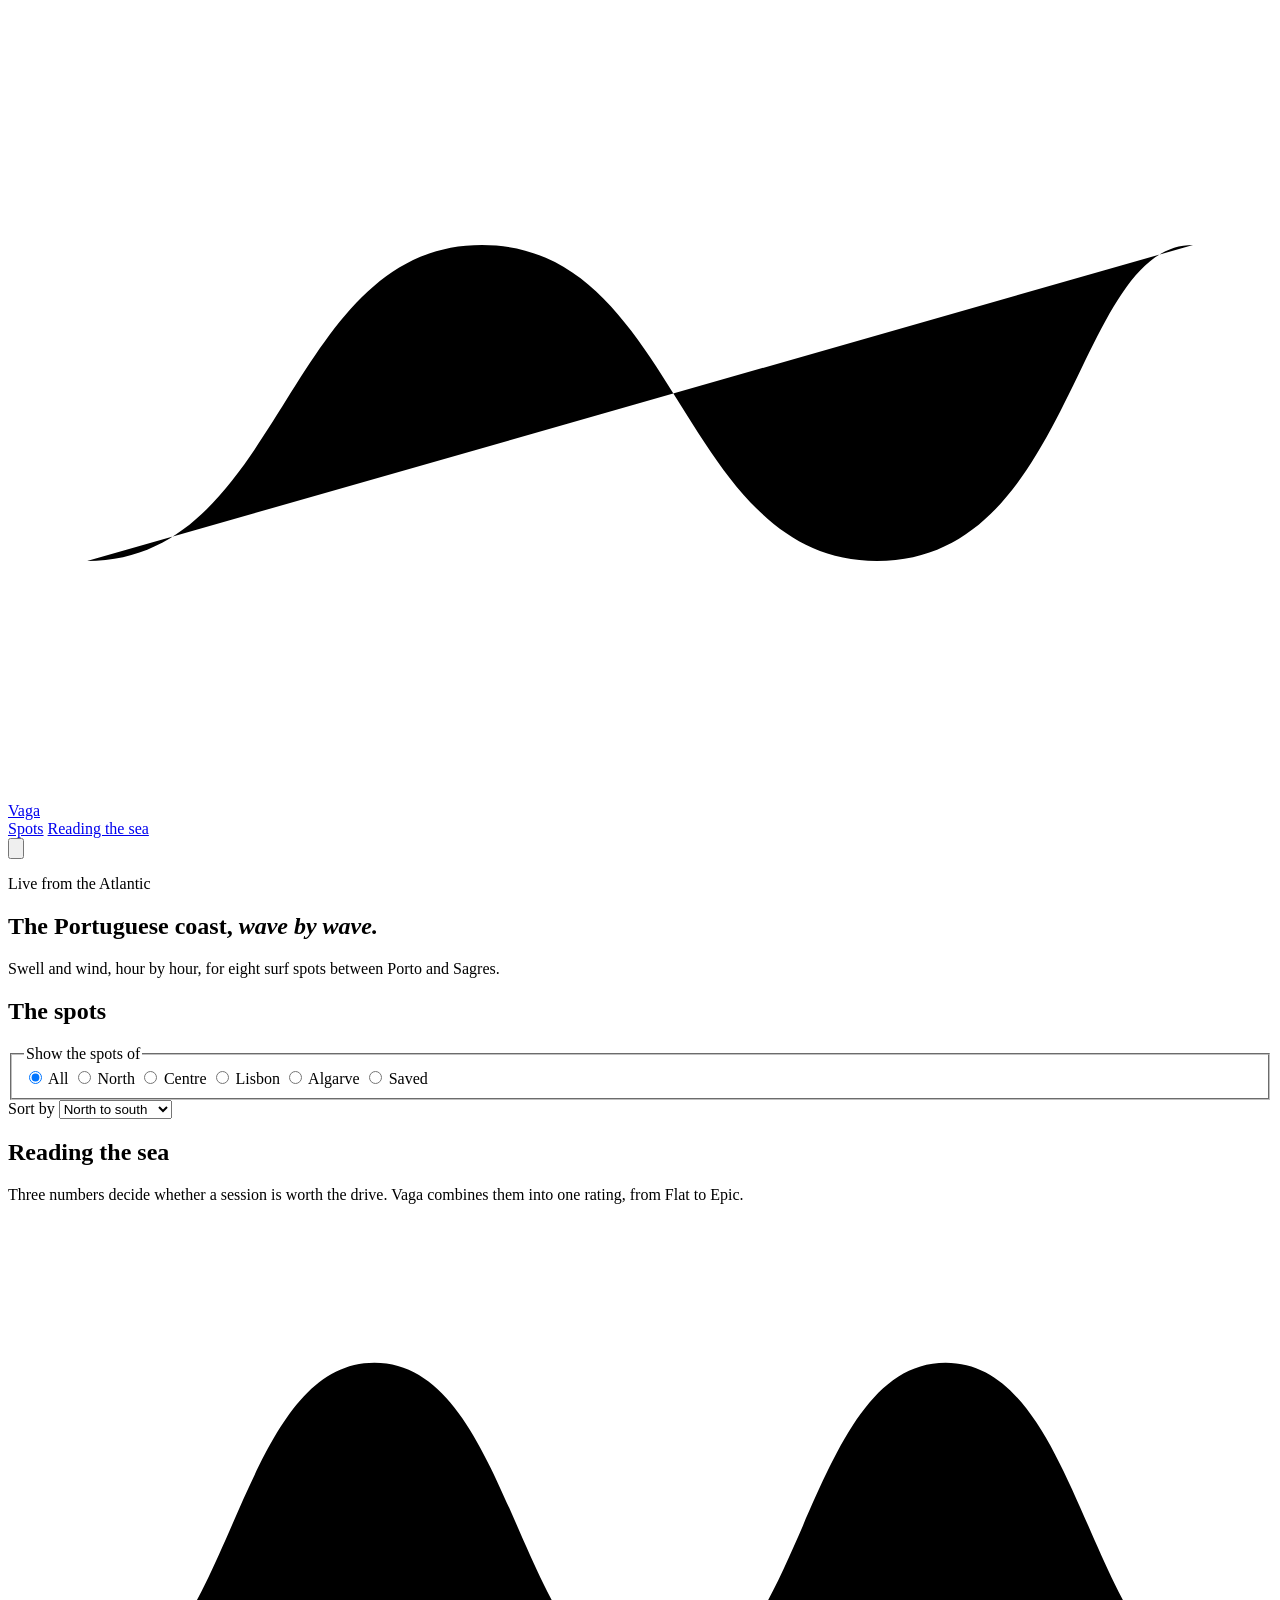
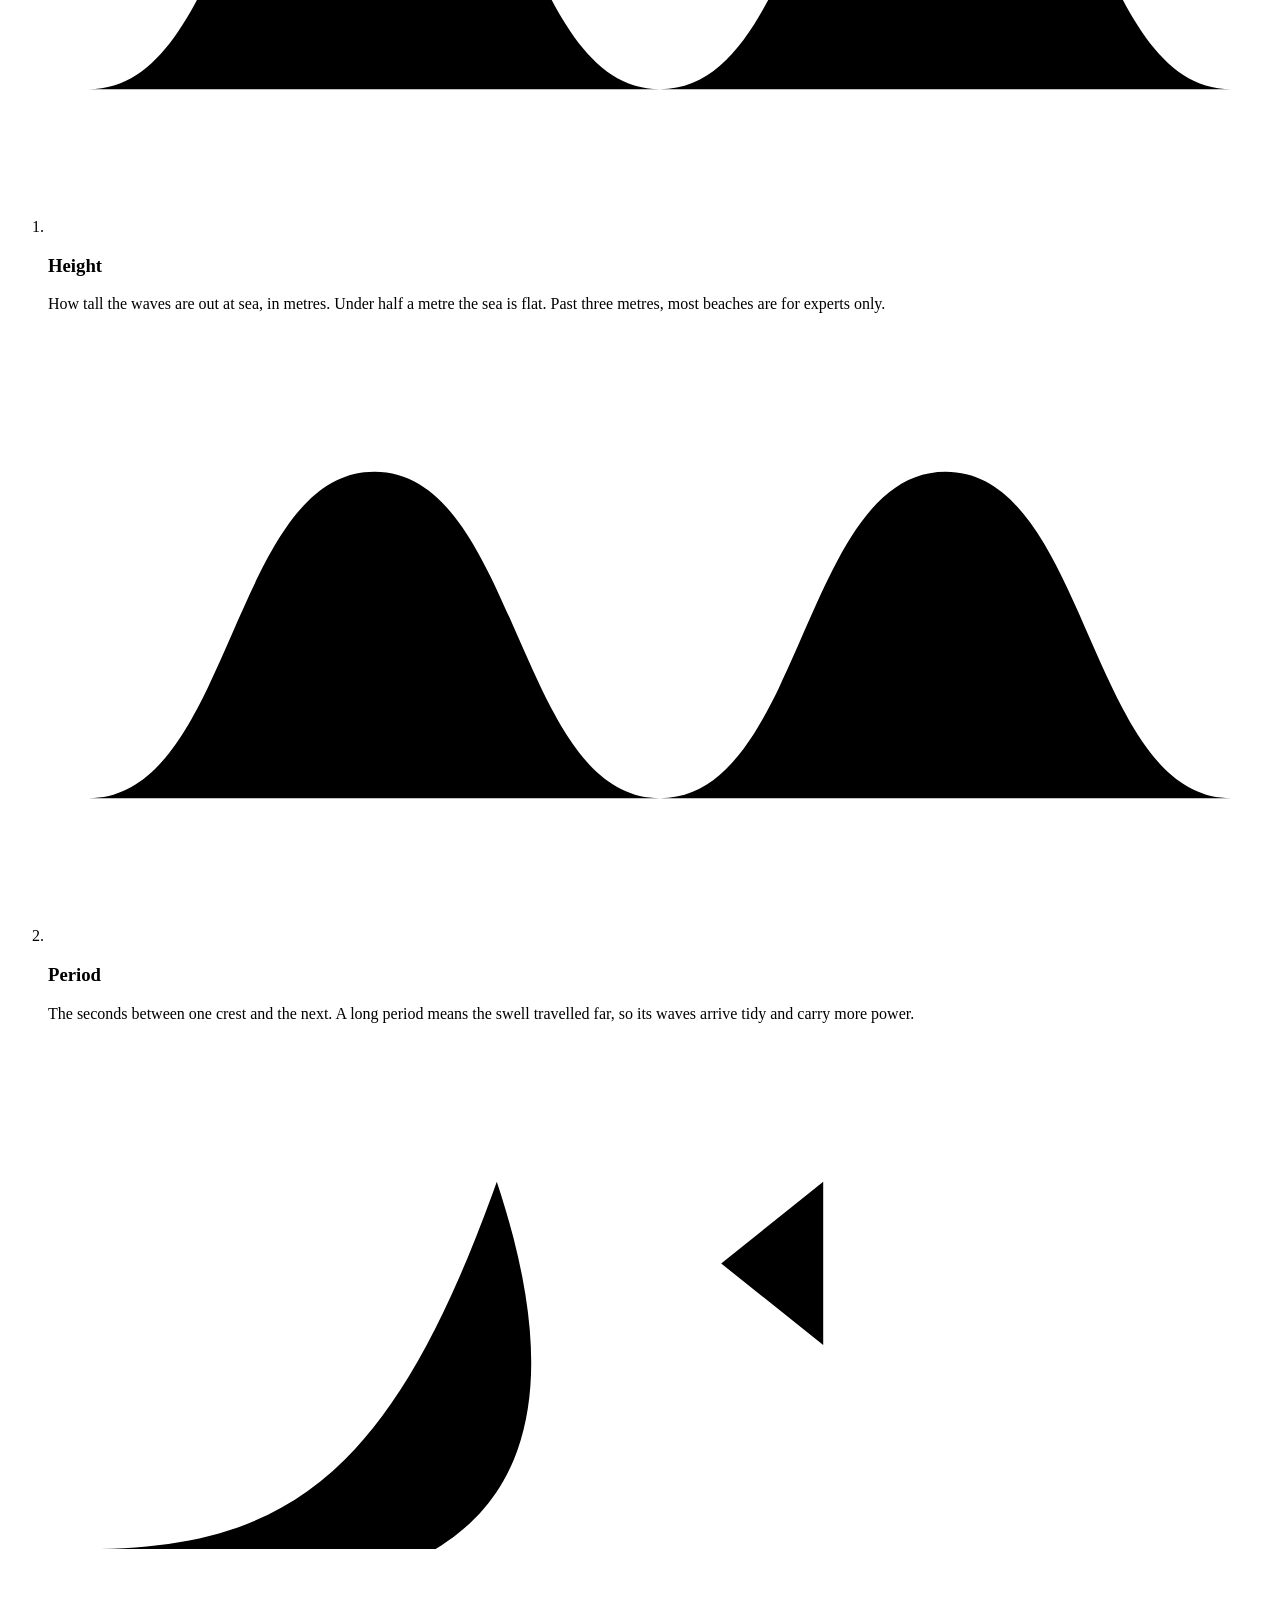
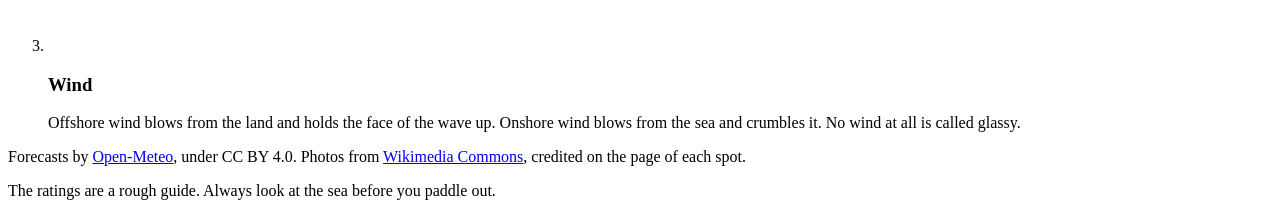
==== index.html @ a53cee49 "Let visitors save spots and show only the saved ones" ====
<!doctype html>
<html lang="en">
  <head>
    <meta charset="utf-8" />
    <meta name="viewport" content="width=device-width, initial-scale=1" />
    <meta name="color-scheme" content="light dark" />
    <script>
      document.querySelector('meta[name="color-scheme"]').content = localStorage.getItem('theme') ?? 'light dark';
    </script>

    <title>Vaga · Live surf conditions for the Portuguese coast</title>
    <meta
      name="description"
      content="Live waves and wind for eight surf spots along the Portuguese coast, from Porto to Sagres."
    />
    <link rel="icon" href="images/favicon.svg" />

    <link rel="preload" href="fonts/fraunces.woff2" as="font" type="font/woff2" crossorigin />
    <link rel="stylesheet" href="css/base.css" />
    <link rel="stylesheet" href="css/components.css" />
    <link rel="stylesheet" href="css/home.css" />

    <script type="module" src="js/theme.js"></script>
    <script type="module" src="js/home.js"></script>
  </head>
  <body>
    <header class="site-header">
      <a class="logo" href="./" aria-label="Vaga, home">
        <svg viewBox="0 0 32 20" aria-hidden="true"><path d="M2 14c5 0 5-8 10-8s5 8 10 8 5-8 8-8" /></svg>
        Vaga
      </a>
      <nav>
        <a href="#spots">Spots</a>
        <a href="#guide">Reading the sea</a>
      </nav>
      <button class="theme-toggle" type="button" aria-label="Switch between light and dark theme">
        <svg viewBox="0 0 24 24" aria-hidden="true">
          <path
            class="sun"
            d="M12 3v2m0 14v2M3 12h2m14 0h2M5.6 5.6 7 7m10 10 1.4 1.4M5.6 18.4 7 17M17 7l1.4-1.4M16 12a4 4 0 1 1-8 0 4 4 0 0 1 8 0z"
          />
          <path class="moon" d="M20 14.5A8 8 0 0 1 9.5 4a8 8 0 1 0 10.5 10.5z" />
        </svg>
      </button>
    </header>

    <main>
      <section class="hero">
        <div class="hero-text">
          <p class="eyebrow"><span class="live-dot"></span> Live from the Atlantic</p>
          <h1>The Portuguese coast, <em>wave by wave.</em></h1>
          <p class="lead">Swell and wind, hour by hour, for eight surf spots between Porto and Sagres.</p>
          <a class="highlight" href="#spots" hidden>
            <span>Biggest right now</span>
            <strong class="highlight-name"></strong>
            <span class="highlight-waves"></span>
          </a>
        </div>
        <div class="sea" aria-hidden="true"><i></i><i></i><i></i></div>
      </section>

      <section class="spots" id="spots">
        <header class="section-header">
          <h2>The spots</h2>
          <form class="controls">
            <fieldset class="chips">
              <legend class="visually-hidden">Show the spots of</legend>
              <label><input type="radio" name="region" value="All" checked /> All</label>
              <label><input type="radio" name="region" value="North" /> North</label>
              <label><input type="radio" name="region" value="Centre" /> Centre</label>
              <label><input type="radio" name="region" value="Lisbon" /> Lisbon</label>
              <label><input type="radio" name="region" value="Algarve" /> Algarve</label>
              <label><input type="radio" name="region" value="Saved" /> Saved</label>
            </fieldset>
            <label class="sort">
              Sort by
              <select name="order">
                <option value="coast">North to south</option>
                <option value="waves">Biggest waves</option>
                <option value="rating">Best conditions</option>
              </select>
            </label>
          </form>
        </header>

        <p class="notice" role="status"></p>
        <ul class="spot-list"></ul>

        <template id="spot-card">
          <li class="spot-card">
            <a class="spot-link">
              <img class="spot-photo" width="640" height="427" loading="lazy" />
              <div class="spot-summary">
                <p class="spot-place"></p>
                <h3 class="spot-name"></h3>
                <p class="rating"></p>
                <dl class="numbers">
                  <div>
                    <dt>Waves</dt>
                    <dd class="waves"></dd>
                  </div>
                  <div>
                    <dt>Period</dt>
                    <dd class="period"></dd>
                  </div>
                  <div>
                    <dt>Wind</dt>
                    <dd class="wind"></dd>
                  </div>
                </dl>
              </div>
            </a>
          </li>
        </template>
      </section>

      <section class="guide" id="guide">
        <header class="section-header">
          <h2>Reading the sea</h2>
          <p>
            Three numbers decide whether a session is worth the drive. Vaga combines them into one rating, from Flat to
            Epic.
          </p>
        </header>

        <ol class="lessons">
          <li>
            <svg viewBox="0 0 120 60" aria-hidden="true">
              <path d="M4 46c14 0 14-32 28-32s14 32 28 32 14-32 28-32 14 32 28 32" />
              <path class="measure" d="M32 14v32m-5-32h10m-10 32h10" />
            </svg>
            <h3>Height</h3>
            <p>
              How tall the waves are out at sea, in metres. Under half a metre the sea is flat. Past three metres, most
              beaches are for experts only.
            </p>
          </li>
          <li>
            <svg viewBox="0 0 120 60" aria-hidden="true">
              <path d="M4 46c14 0 14-32 28-32s14 32 28 32 14-32 28-32 14 32 28 32" />
              <path class="measure" d="M32 8h56m-56-5v10m56-10v10" />
            </svg>
            <h3>Period</h3>
            <p>
              The seconds between one crest and the next. A long period means the swell travelled far, so its waves
              arrive tidy and carry more power.
            </p>
          </li>
          <li>
            <svg viewBox="0 0 120 60" aria-hidden="true">
              <path d="M4 50c20 0 30-8 40-36 6 18 4 30-6 36h78" />
              <path class="measure" d="M112 22H66m10-8-10 8 10 8" />
            </svg>
            <h3>Wind</h3>
            <p>
              Offshore wind blows from the land and holds the face of the wave up. Onshore wind blows from the sea and
              crumbles it. No wind at all is called glassy.
            </p>
          </li>
        </ol>
      </section>
    </main>

    <footer class="site-footer">
      <p>
        Forecasts by <a href="https://open-meteo.com">Open-Meteo</a>, under CC BY 4.0. Photos from
        <a href="https://commons.wikimedia.org">Wikimedia Commons</a>, credited on the page of each spot.
      </p>
      <p>The ratings are a rough guide. Always look at the sea before you paddle out.</p>
    </footer>
  </body>
</html>
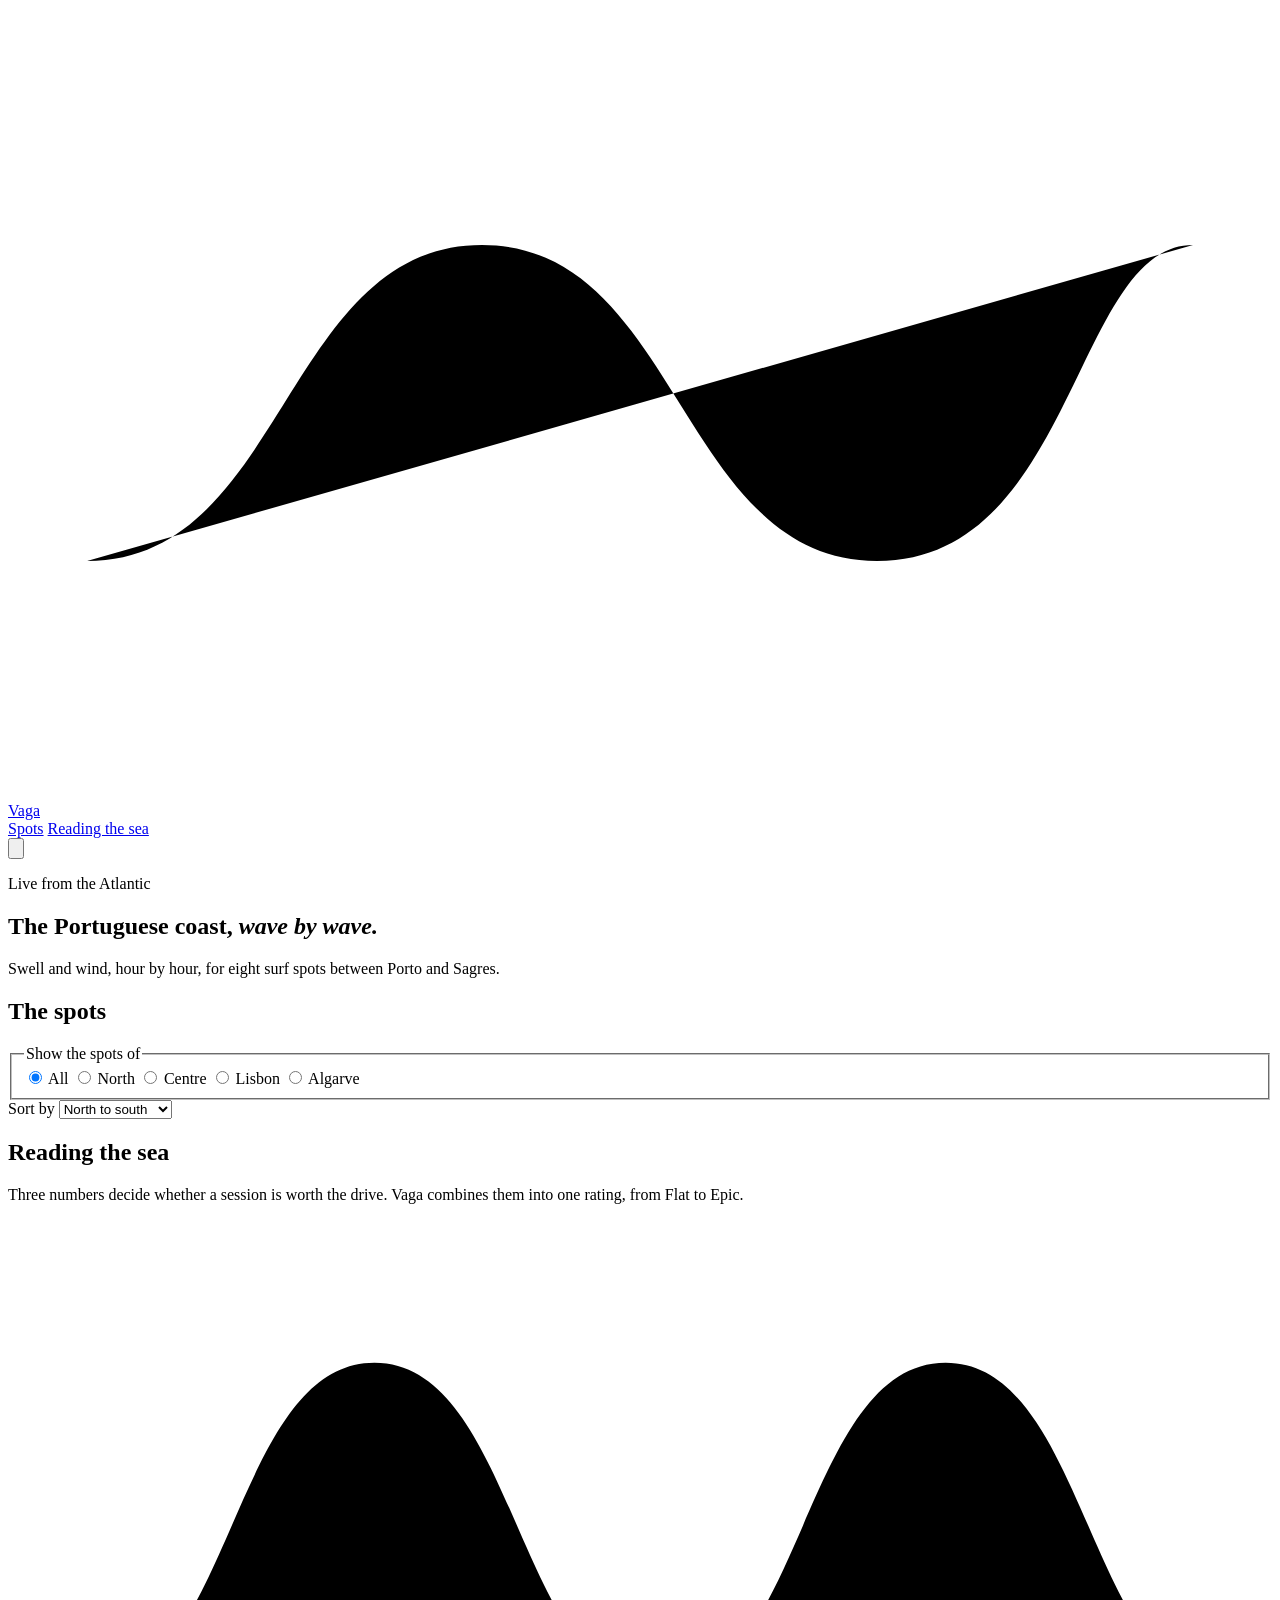
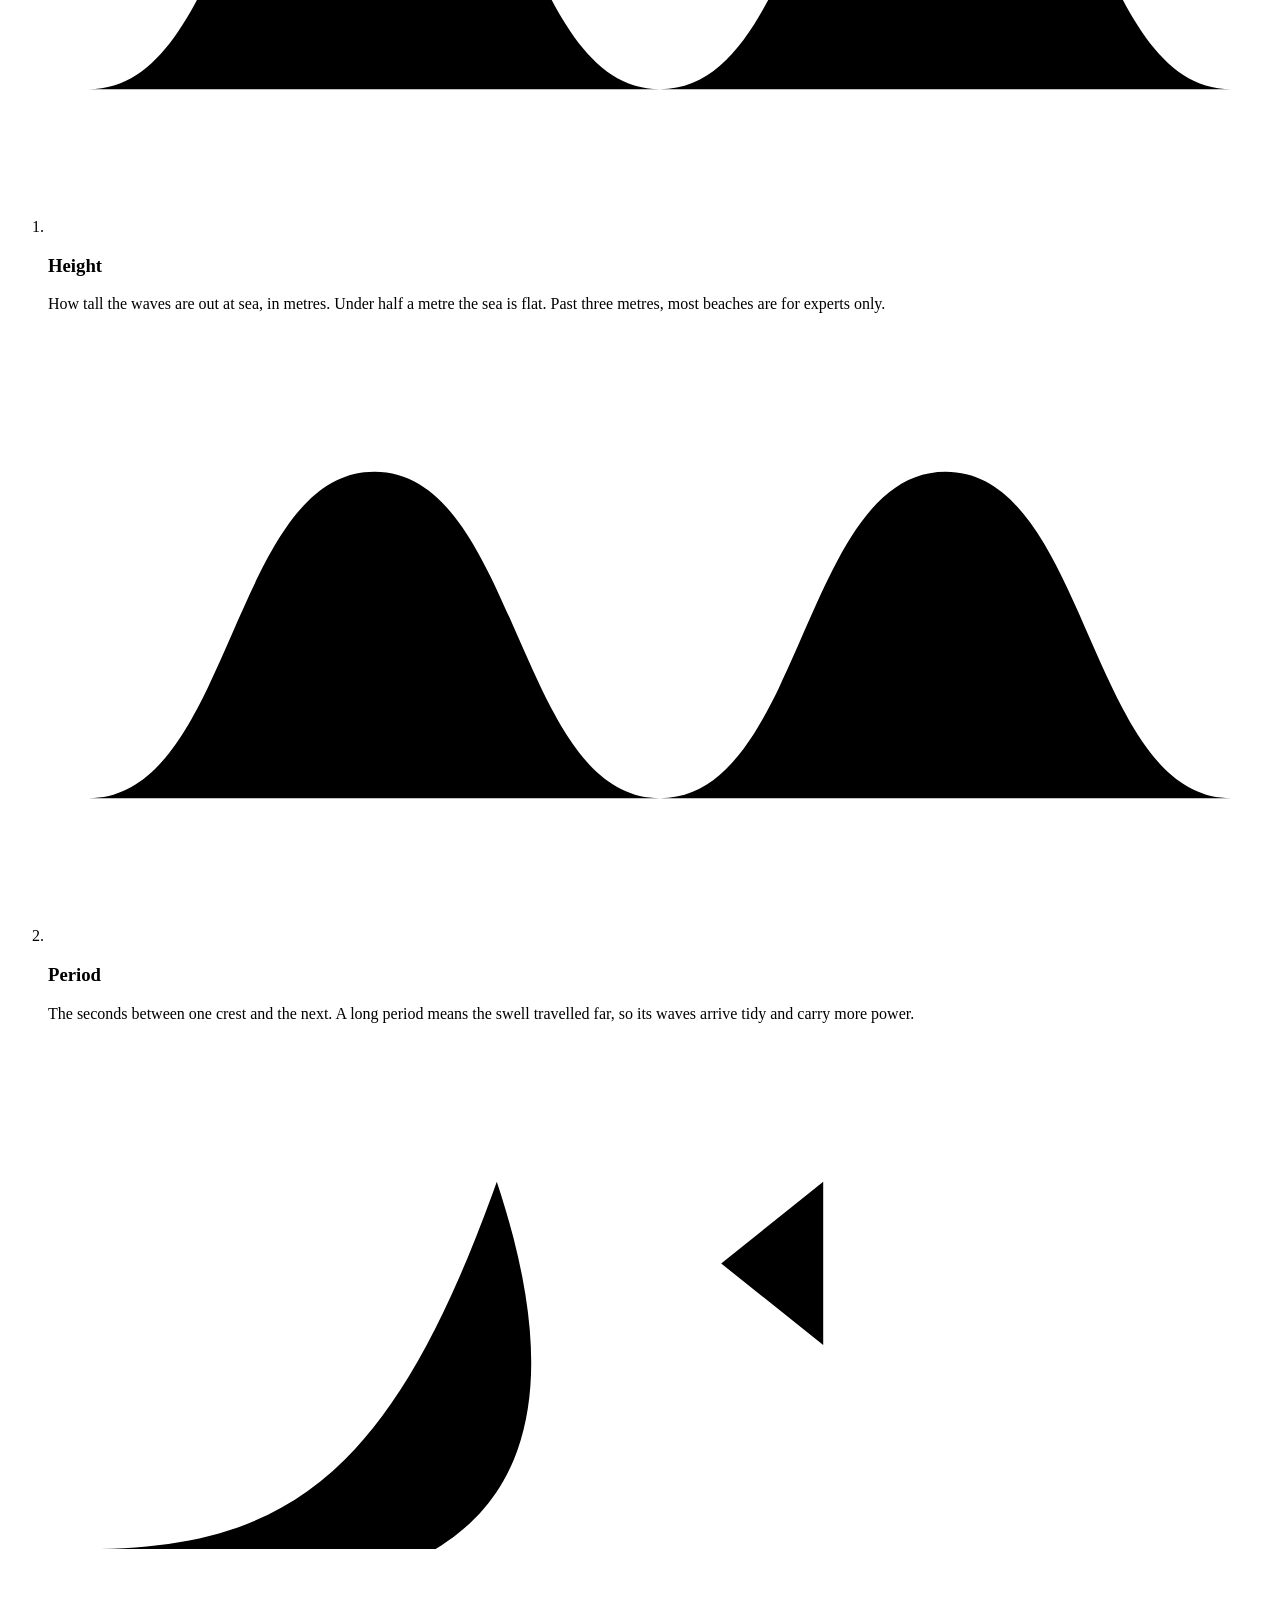
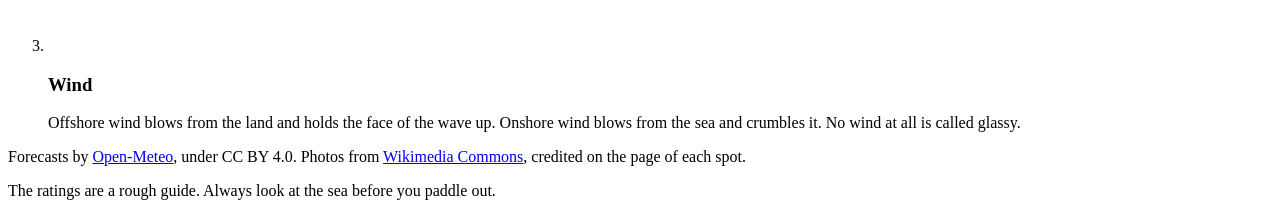
==== commit b424af53: "Filter the spots by region and sort them by waves or rating" ====
--- a/index.html
+++ b/index.html
@@ -70,7 +70,6 @@
               <label><input type="radio" name="region" value="Centre" /> Centre</label>
               <label><input type="radio" name="region" value="Lisbon" /> Lisbon</label>
               <label><input type="radio" name="region" value="Algarve" /> Algarve</label>
-              <label><input type="radio" name="region" value="Saved" /> Saved</label>
             </fieldset>
             <label class="sort">
               Sort by
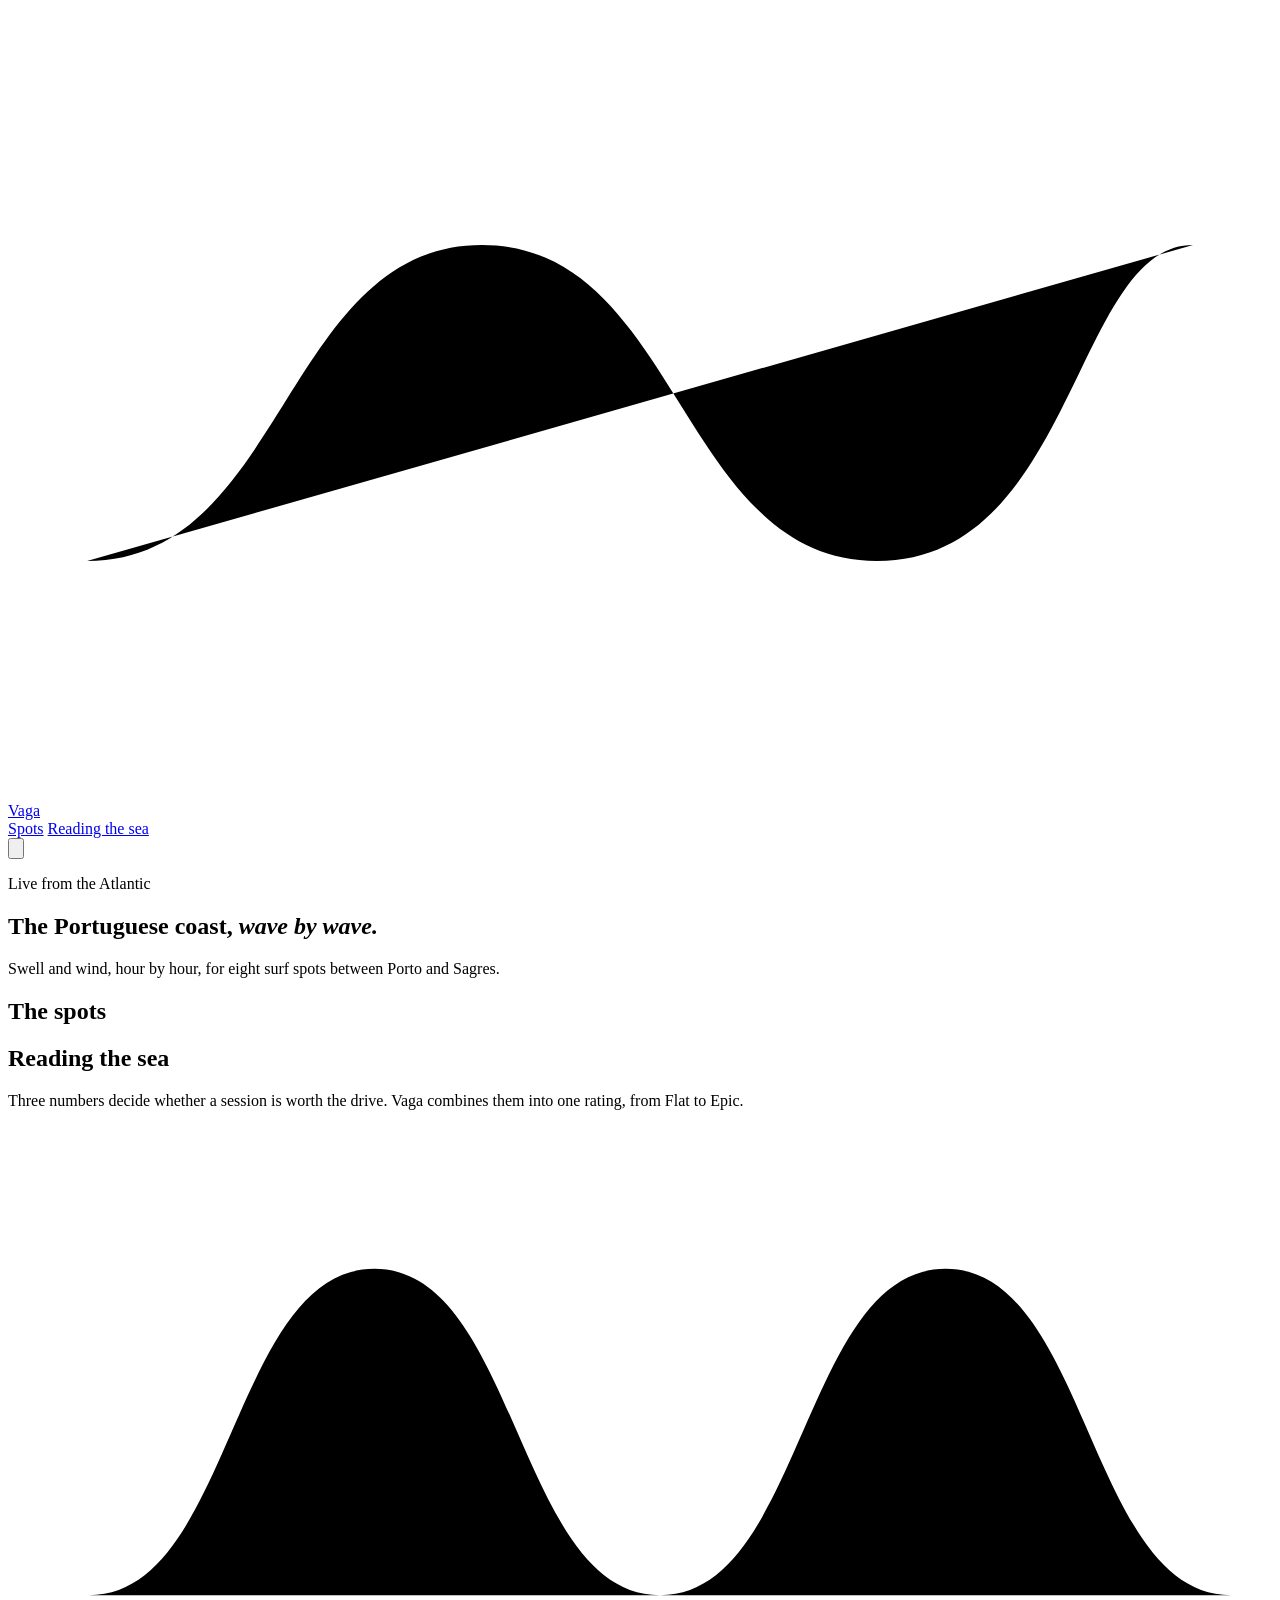
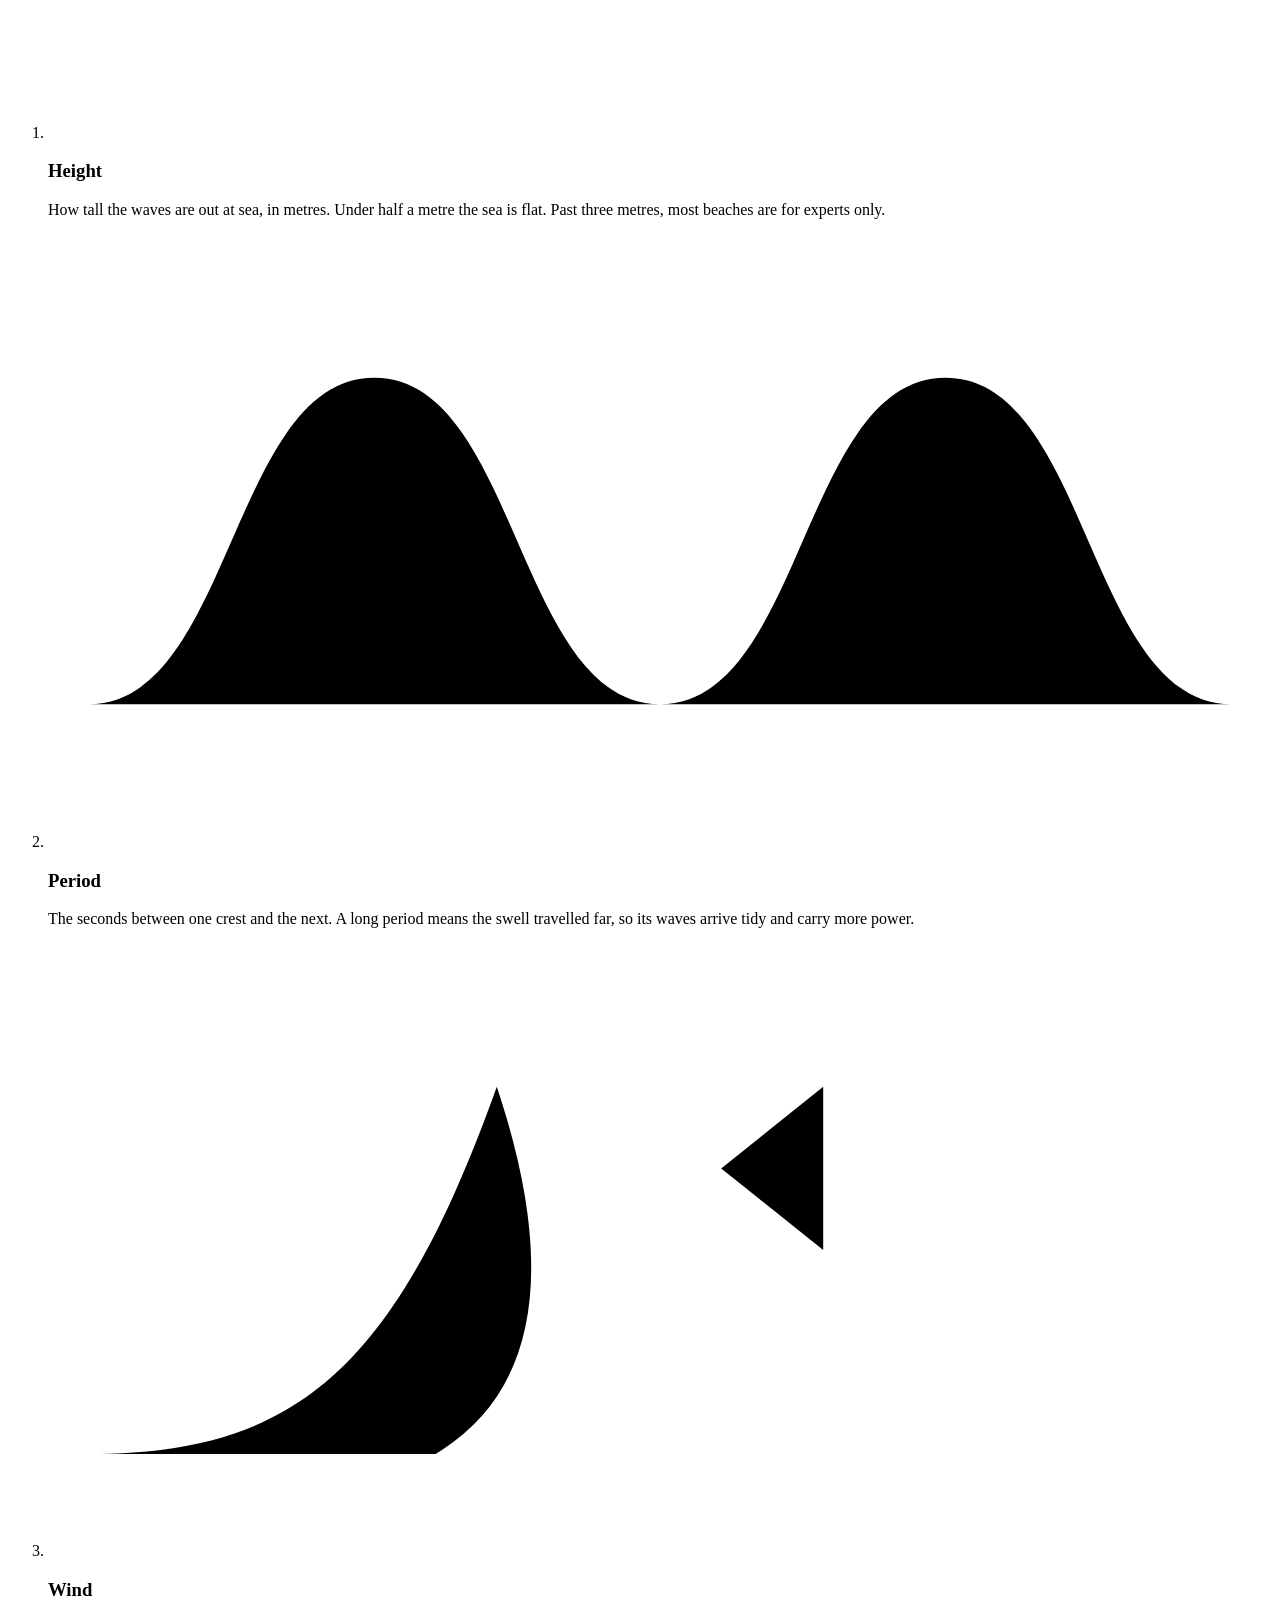
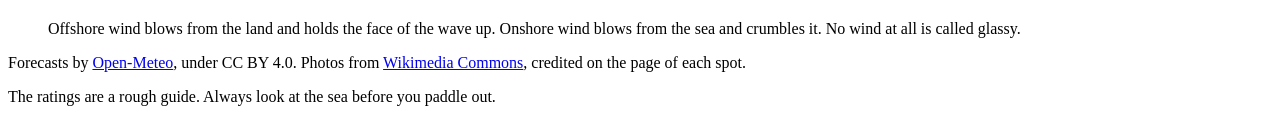
==== commit 0f5f7f0f: "Add the button that switches between light and dark theme" ====
--- a/index.html
+++ b/index.html
@@ -62,24 +62,6 @@
       <section class="spots" id="spots">
         <header class="section-header">
           <h2>The spots</h2>
-          <form class="controls">
-            <fieldset class="chips">
-              <legend class="visually-hidden">Show the spots of</legend>
-              <label><input type="radio" name="region" value="All" checked /> All</label>
-              <label><input type="radio" name="region" value="North" /> North</label>
-              <label><input type="radio" name="region" value="Centre" /> Centre</label>
-              <label><input type="radio" name="region" value="Lisbon" /> Lisbon</label>
-              <label><input type="radio" name="region" value="Algarve" /> Algarve</label>
-            </fieldset>
-            <label class="sort">
-              Sort by
-              <select name="order">
-                <option value="coast">North to south</option>
-                <option value="waves">Biggest waves</option>
-                <option value="rating">Best conditions</option>
-              </select>
-            </label>
-          </form>
         </header>
 
         <p class="notice" role="status"></p>
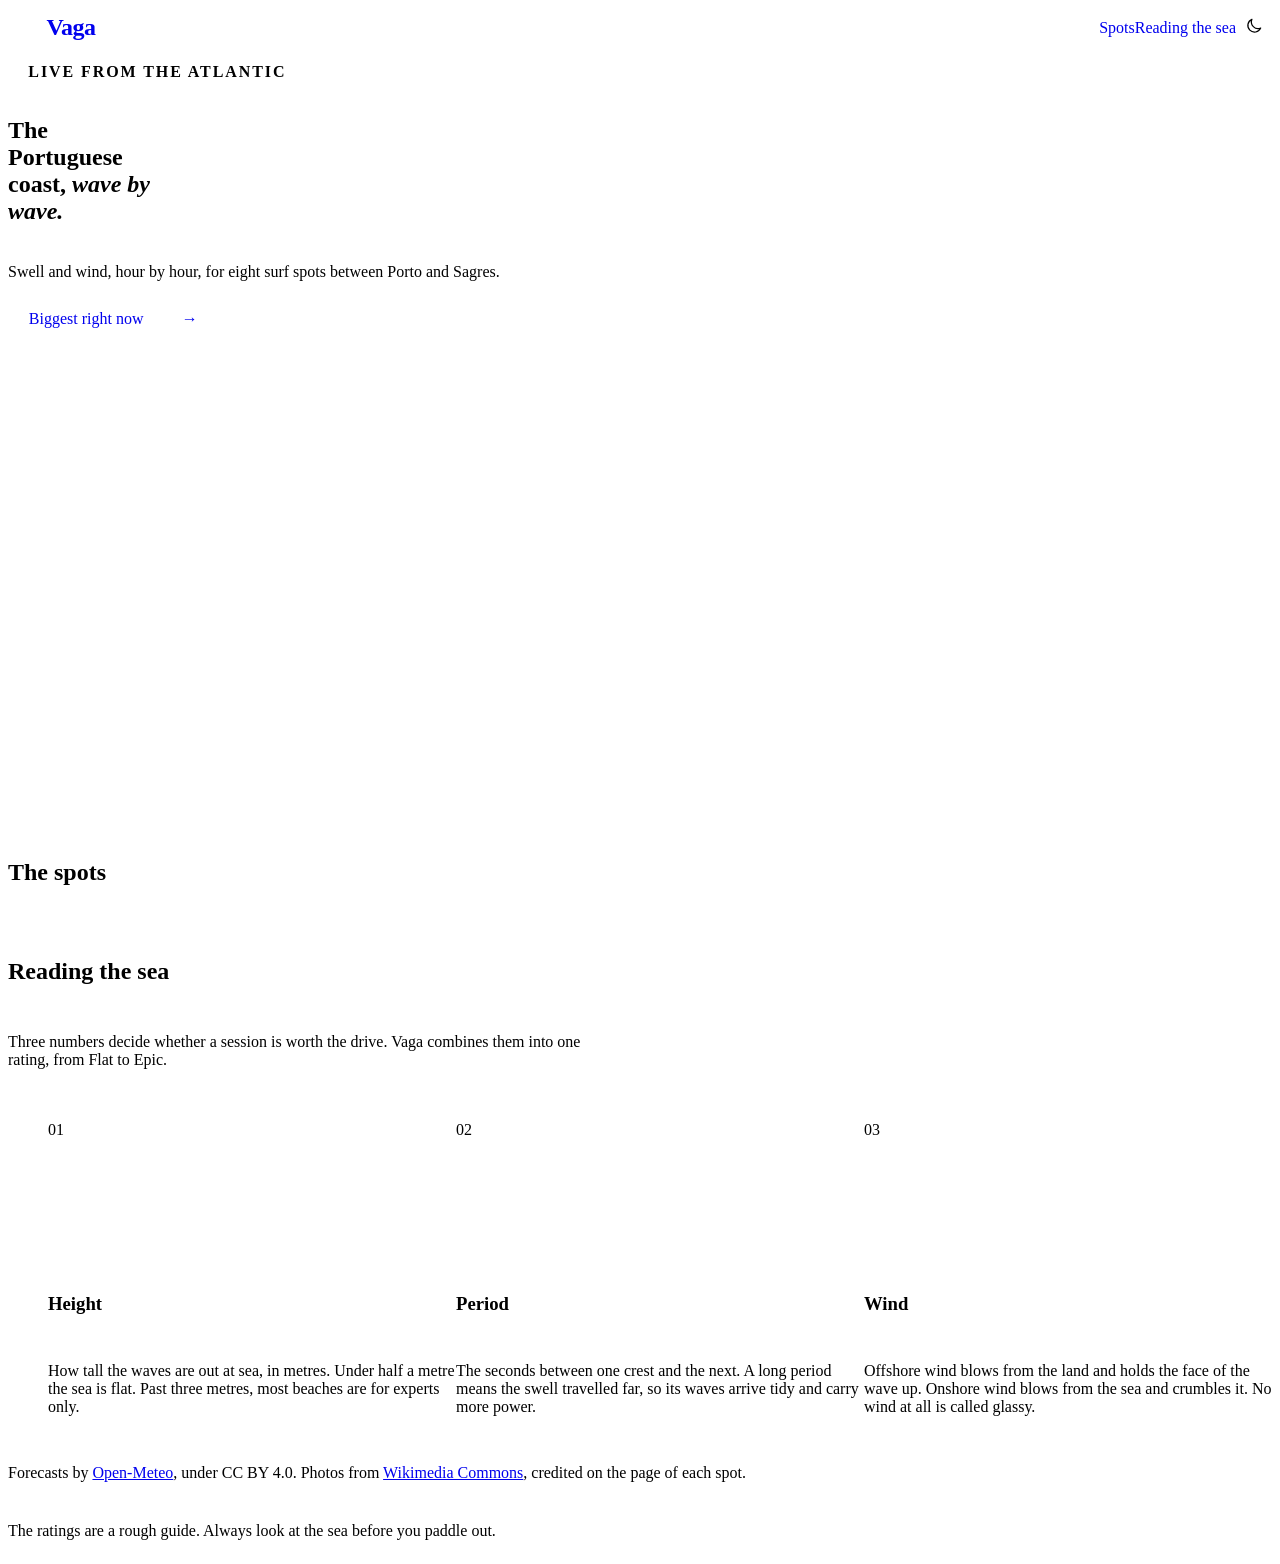
==== commit b8ad728a: "Lay out the home page: header, hero with an animated sea, and guide" ====
--- a/index.html
+++ b/index.html
@@ -20,8 +20,6 @@
     <link rel="stylesheet" href="css/components.css" />
     <link rel="stylesheet" href="css/home.css" />
 
-    <script type="module" src="js/theme.js"></script>
-    <script type="module" src="js/home.js"></script>
   </head>
   <body>
     <header class="site-header">
--- a/css/components.css
+++ b/css/components.css
@@ -0,0 +1,212 @@
+.site-header {
+  position: sticky;
+  top: 0;
+  z-index: 2;
+  display: flex;
+  align-items: center;
+  gap: var(--gap);
+  padding: 0.75rem var(--gutter);
+  background: color-mix(in oklab, var(--paper) 80%, transparent);
+  backdrop-filter: blur(12px);
+  border-bottom: 1px solid var(--line);
+
+  view-transition-name: site-header;
+
+  nav {
+    display: flex;
+    gap: var(--gap);
+    margin-left: auto;
+    font-size: var(--step-small);
+  }
+
+  nav a {
+    text-decoration: none;
+
+    &:hover {
+      text-decoration: underline;
+    }
+  }
+}
+
+.logo {
+  display: flex;
+  align-items: center;
+  gap: 0.4rem;
+  font-family: var(--display);
+  font-size: 1.5rem;
+  font-weight: 600;
+  letter-spacing: -0.02em;
+  text-decoration: none;
+
+  svg {
+    width: 2rem;
+    fill: none;
+    stroke: var(--accent);
+    stroke-width: 3;
+    stroke-linecap: round;
+  }
+}
+
+.theme-toggle {
+  padding: 0.5rem;
+  background: none;
+  border: 1px solid var(--line);
+  border-radius: 50%;
+  transition: background-color 0.2s;
+
+  &:hover {
+    background: var(--line);
+  }
+
+  svg {
+    width: 1.25rem;
+    fill: none;
+    stroke-width: 1.5;
+    stroke-linecap: round;
+    stroke-linejoin: round;
+  }
+
+  .moon {
+    stroke: light-dark(currentColor, transparent);
+  }
+  .sun {
+    stroke: light-dark(transparent, currentColor);
+  }
+}
+
+.eyebrow {
+  font-size: var(--step-small);
+  font-weight: 600;
+  letter-spacing: 0.12em;
+  text-transform: uppercase;
+}
+
+.lead {
+  max-width: 34rem;
+  font-size: var(--step-1);
+  line-height: 1.35;
+}
+
+.section-header {
+  display: grid;
+  gap: 0.75rem;
+  margin-bottom: calc(var(--gap) * 1.5);
+
+  p {
+    max-width: 38rem;
+    color: var(--muted);
+  }
+}
+
+.rating {
+  display: flex;
+  align-items: center;
+  gap: 0.6em;
+  font-size: var(--step-small);
+  font-weight: 600;
+
+  &::before {
+    content: '';
+    width: 4.5em;
+    height: 0.7em;
+    background: linear-gradient(to right, var(--accent) calc(var(--rating) * 20%), var(--line) 0);
+    mask: radial-gradient(circle closest-side, black 95%, transparent) 0 / 20% 100%;
+  }
+}
+
+.numbers {
+  display: grid;
+  grid-template-columns: repeat(auto-fit, minmax(5.5rem, 1fr));
+  gap: 1rem 1.5rem;
+
+  dt {
+    font-size: 0.75rem;
+    letter-spacing: 0.1em;
+    text-transform: uppercase;
+    color: var(--muted);
+  }
+
+  dd {
+    font-family: var(--display);
+    font-size: var(--step-1);
+    white-space: nowrap;
+  }
+}
+
+.rating:empty,
+.numbers dd:empty {
+  width: 4rem;
+  height: 1.2em;
+  margin-top: 0.3em;
+  border-radius: 0.3em;
+  background: linear-gradient(90deg, var(--line) 30%, transparent 50%, var(--line) 70%) 0 / 300% 100%;
+  animation: shimmer 1.4s linear infinite;
+
+  &::before {
+    display: none;
+  }
+}
+
+@keyframes shimmer {
+  to {
+    background-position: -150% 0;
+  }
+}
+
+.sea {
+  --wave-height: 1.5;
+  --wave-period: 9;
+
+  position: absolute;
+  inset: auto 0 0;
+  height: 45%;
+  overflow: hidden;
+  pointer-events: none;
+
+  i {
+    position: absolute;
+    inset: 0 auto 0 0;
+    width: 200%;
+    background: var(--sea-deep);
+    mask: url(../images/wave.svg) bottom left / 50% 100% repeat-x;
+
+    transform-origin: bottom;
+    scale: 1 clamp(0.3, var(--wave-height) / 5, 1);
+    transition: scale 0.6s ease-out;
+    animation: drift calc(var(--wave-period) * 1.2s) linear infinite;
+  }
+
+  i:first-child {
+    background: var(--sea);
+    opacity: 0.55;
+    mask-size: calc(50% / 3) 100%;
+    animation-duration: calc(var(--wave-period) * 3s);
+    animation-direction: reverse;
+  }
+
+  i:nth-child(2) {
+    top: 22%;
+    mask-size: 25% 100%;
+    animation-duration: calc(var(--wave-period) * 2s);
+  }
+
+  i:last-child {
+    top: 55%;
+    background: var(--shore, var(--paper));
+  }
+}
+
+@keyframes drift {
+  to {
+    translate: -50% 0;
+  }
+}
+
+.site-footer {
+  display: grid;
+  gap: 0.5rem;
+  padding: calc(var(--gap) * 2) var(--gutter);
+  font-size: var(--step-small);
+  color: var(--muted);
+  border-top: 1px solid var(--line);
+}
--- a/css/home.css
+++ b/css/home.css
@@ -0,0 +1,294 @@
+.hero {
+  position: relative;
+  display: grid;
+  align-content: start;
+  min-height: min(88svh, 52rem);
+
+  --sea-height: clamp(8rem, 4rem + 14vw, 15rem);
+  padding: calc(var(--section) * 0.75) var(--gutter) calc(var(--sea-height) + var(--gap));
+  background: linear-gradient(var(--paper) 30%, var(--horizon));
+}
+
+.hero-text {
+  position: relative;
+  z-index: 1;
+  display: grid;
+  justify-items: start;
+  gap: var(--gap);
+
+  h1 {
+    max-width: 12ch;
+  }
+
+  em {
+    color: var(--accent);
+  }
+}
+
+.hero .sea {
+  height: var(--sea-height);
+}
+
+.live-dot {
+  display: inline-block;
+  width: 0.6em;
+  height: 0.6em;
+  margin-right: 0.3em;
+  border-radius: 50%;
+  background: var(--accent);
+  animation: pulse 2s ease-out infinite;
+}
+
+@keyframes pulse {
+  from {
+    box-shadow: 0 0 0 0 var(--accent);
+  }
+  to {
+    box-shadow: 0 0 0 0.7em transparent;
+  }
+}
+
+.highlight {
+  display: flex;
+  flex-wrap: wrap;
+  align-items: baseline;
+  gap: 0.3rem 0.8rem;
+  padding: 0.7rem 1.3rem;
+  text-decoration: none;
+  background: var(--surface);
+  border: 1px solid var(--line);
+  border-radius: 2rem;
+  transition:
+    translate 0.2s,
+    box-shadow 0.2s;
+
+  &:hover {
+    translate: 0 -2px;
+    box-shadow: 0 0.5rem 1.5rem var(--line);
+  }
+
+  span {
+    font-size: var(--step-small);
+    color: var(--muted);
+  }
+
+  strong {
+    font-family: var(--display);
+    font-size: var(--step-1);
+    font-weight: 500;
+  }
+
+  &::after {
+    content: '→';
+    color: var(--accent);
+  }
+}
+
+.spots,
+.guide {
+  padding: var(--section) var(--gutter);
+}
+
+.controls {
+  display: flex;
+  flex-wrap: wrap;
+  align-items: center;
+  justify-content: space-between;
+  gap: 1rem var(--gap);
+  margin-top: 0.75rem;
+  font-size: var(--step-small);
+}
+
+.chips {
+  display: flex;
+  flex-wrap: wrap;
+  gap: 0.5rem;
+
+  label {
+    padding: 0.45rem 1rem;
+    border: 1px solid var(--line);
+    border-radius: 2rem;
+    cursor: pointer;
+    transition:
+      background-color 0.2s,
+      color 0.2s;
+
+    &:hover {
+      border-color: var(--ink);
+    }
+
+    &:has(:checked) {
+      color: var(--paper);
+      background: var(--ink);
+      border-color: var(--ink);
+    }
+
+    &:has(:focus-visible) {
+      outline: 2px solid var(--accent);
+      outline-offset: 3px;
+    }
+  }
+
+  input {
+    position: absolute;
+    opacity: 0;
+  }
+}
+
+.sort {
+  display: flex;
+  align-items: center;
+  gap: 0.6rem;
+  color: var(--muted);
+
+  select {
+    padding: 0.45rem 0.8rem;
+    color: var(--ink);
+    background: var(--surface);
+    border: 1px solid var(--line);
+    border-radius: 2rem;
+  }
+}
+
+.notice {
+  padding: var(--gap);
+  color: var(--muted);
+  border: 1px dashed var(--line);
+  border-radius: var(--radius);
+
+  &:empty {
+    display: none;
+  }
+}
+
+.spot-list {
+  display: grid;
+  grid-template-columns: repeat(auto-fill, minmax(min(100%, 16.5rem), 1fr));
+  gap: var(--gap);
+}
+
+.spot-card {
+  view-transition-name: match-element;
+}
+
+.spot-link {
+  display: grid;
+  height: 100%;
+  align-content: start;
+  overflow: hidden;
+  text-decoration: none;
+  background: var(--surface);
+  border: 1px solid var(--line);
+  border-radius: var(--radius);
+  transition:
+    translate 0.3s,
+    box-shadow 0.3s;
+
+  &:hover {
+    translate: 0 -0.3rem;
+    box-shadow: 0 1rem 2rem var(--line);
+  }
+
+  &:hover .spot-photo {
+    scale: 1.06;
+  }
+}
+
+.spot-photo {
+  width: 100%;
+  height: auto;
+  aspect-ratio: 3 / 2;
+  object-fit: cover;
+  background: var(--line);
+  transition: scale 0.6s ease-out;
+}
+
+.spot-summary {
+  position: relative;
+  display: grid;
+  gap: 0.5rem;
+  padding: 1.1rem 1.25rem 1.25rem;
+  background: var(--surface);
+}
+
+.spot-place {
+  font-size: 0.75rem;
+  letter-spacing: 0.1em;
+  text-transform: uppercase;
+  color: var(--muted);
+}
+
+.spot-summary .numbers {
+  grid-template-columns: repeat(3, auto);
+  justify-content: space-between;
+  margin-top: 0.5rem;
+  padding-top: 0.9rem;
+  border-top: 1px solid var(--line);
+
+  dd {
+    font-size: 1.15rem;
+  }
+}
+
+.guide {
+  background: var(--surface);
+  border-top: 1px solid var(--line);
+}
+
+.lessons {
+  display: grid;
+  grid-template-columns: repeat(auto-fit, minmax(min(100%, 16rem), 1fr));
+  gap: calc(var(--gap) * 1.5);
+  counter-reset: lesson;
+
+  li {
+    display: grid;
+    align-content: start;
+    gap: 0.75rem;
+    padding-top: 1.25rem;
+    border-top: 1px solid var(--ink);
+    counter-increment: lesson;
+
+    &::before {
+      content: counter(lesson, decimal-leading-zero);
+      font-size: var(--step-small);
+      color: var(--muted);
+    }
+  }
+
+  svg {
+    width: min(100%, 14rem);
+    fill: none;
+    stroke: var(--sea);
+    stroke-width: 2.5;
+    stroke-linecap: round;
+    stroke-linejoin: round;
+  }
+
+  .measure {
+    stroke: var(--accent);
+    stroke-width: 1.5;
+  }
+
+  p {
+    color: var(--muted);
+  }
+}
+
+@media (prefers-reduced-motion: no-preference) {
+  @supports ((animation-timeline: view()) and (animation-range: entry)) {
+    .spot-card,
+    .lessons li {
+      animation: rise linear backwards;
+      animation-timeline: view();
+      animation-range: entry 0% entry 90%;
+    }
+  }
+}
+
+@keyframes rise {
+  from {
+    opacity: 0;
+    translate: 0 3rem;
+  }
+}
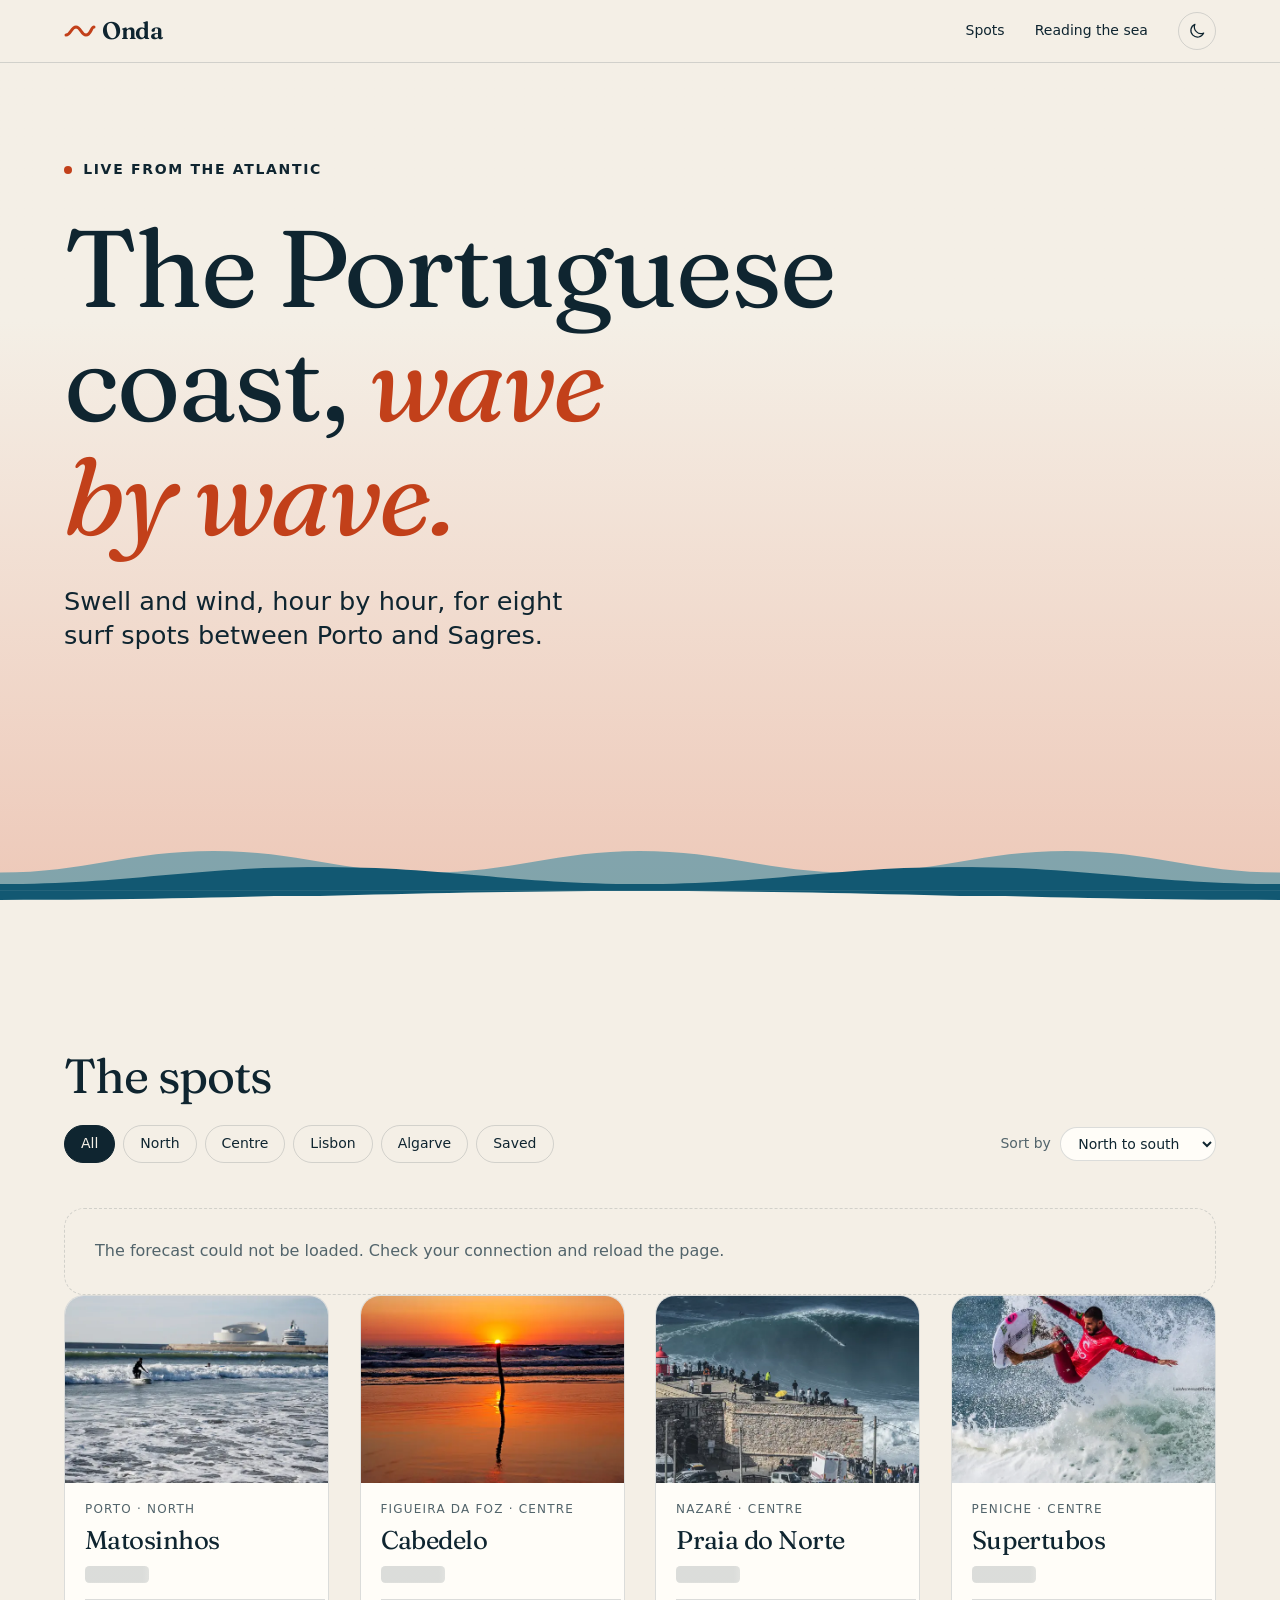
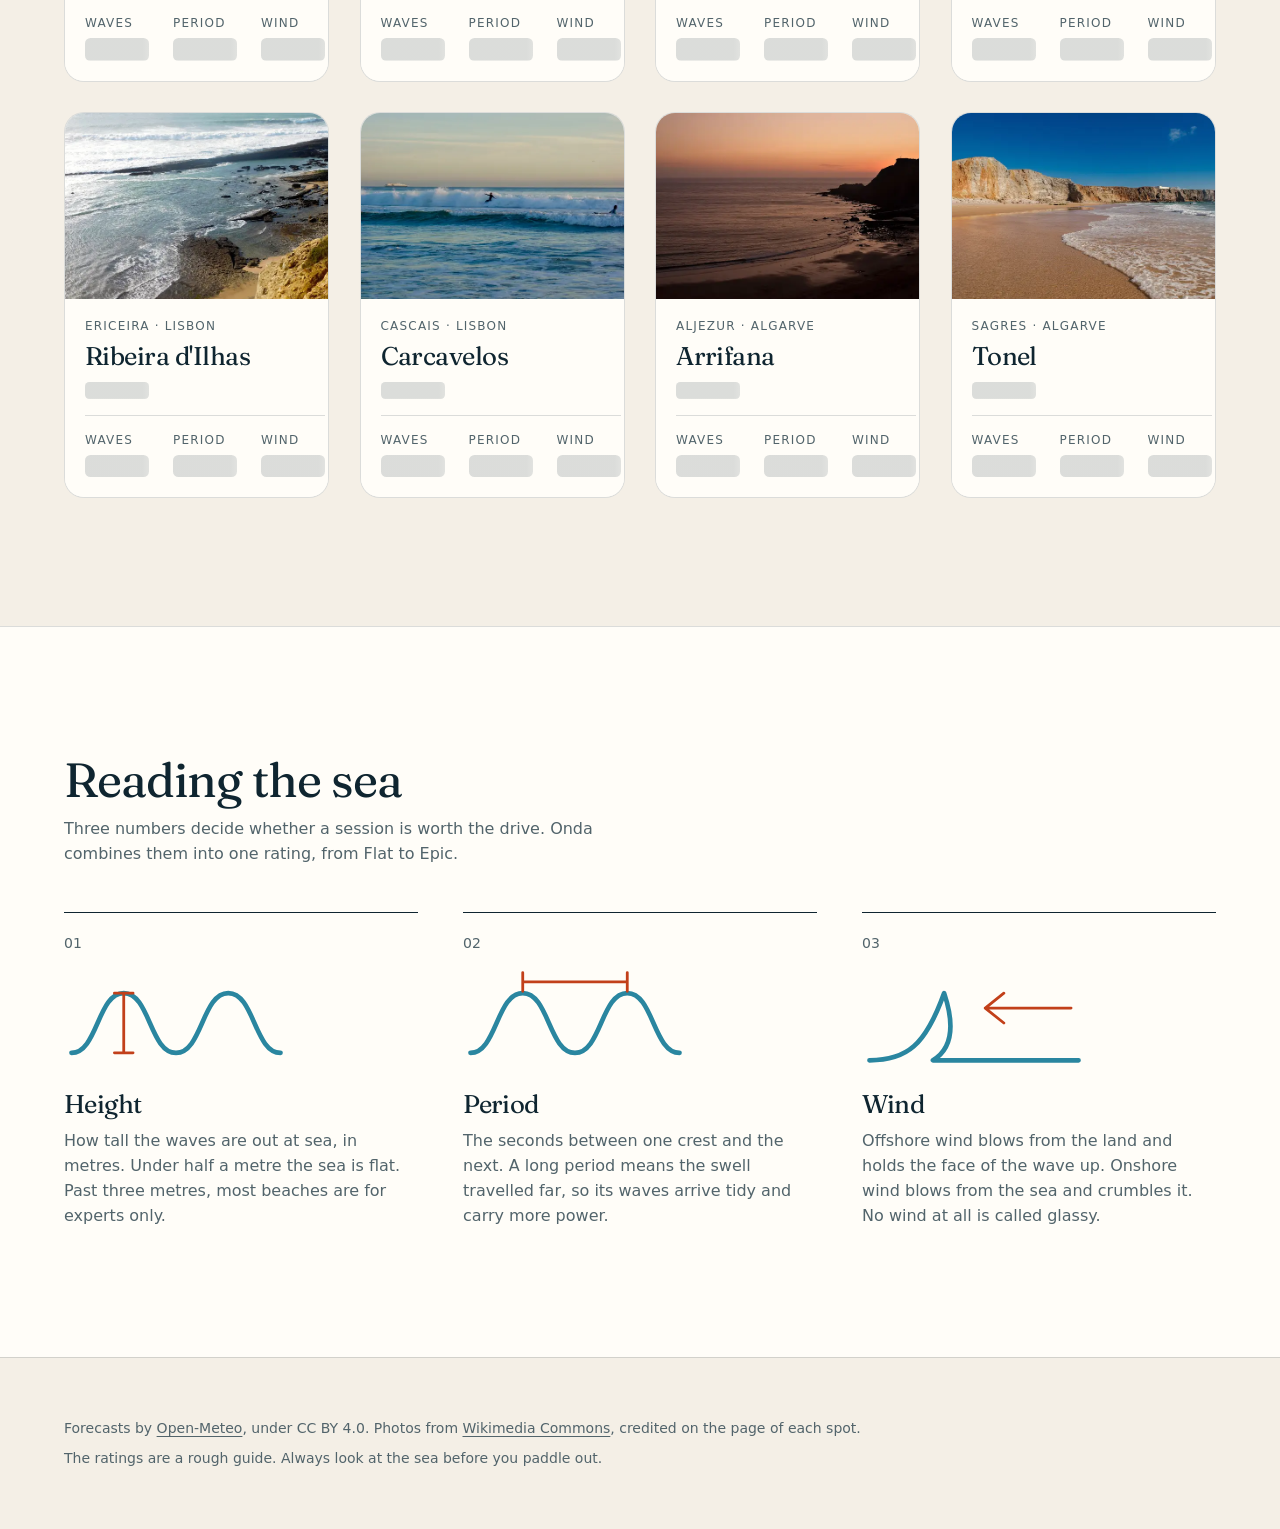
==== commit 611bf393: "Switch the name of the app" ====
--- a/index.html
+++ b/index.html
@@ -8,7 +8,7 @@
       document.querySelector('meta[name="color-scheme"]').content = localStorage.getItem('theme') ?? 'light dark';
     </script>
 
-    <title>Vaga · Live surf conditions for the Portuguese coast</title>
+    <title>Onda · Live surf conditions for the Portuguese coast</title>
     <meta
       name="description"
       content="Live waves and wind for eight surf spots along the Portuguese coast, from Porto to Sagres."
@@ -20,12 +20,14 @@
     <link rel="stylesheet" href="css/components.css" />
     <link rel="stylesheet" href="css/home.css" />
 
+    <script type="module" src="js/theme.js"></script>
+    <script type="module" src="js/home.js"></script>
   </head>
   <body>
     <header class="site-header">
-      <a class="logo" href="./" aria-label="Vaga, home">
+      <a class="logo" href="./" aria-label="Onda, home">
         <svg viewBox="0 0 32 20" aria-hidden="true"><path d="M2 14c5 0 5-8 10-8s5 8 10 8 5-8 8-8" /></svg>
-        Vaga
+        Onda
       </a>
       <nav>
         <a href="#spots">Spots</a>
@@ -60,6 +62,25 @@
       <section class="spots" id="spots">
         <header class="section-header">
           <h2>The spots</h2>
+          <form class="controls">
+            <fieldset class="chips">
+              <legend class="visually-hidden">Show the spots of</legend>
+              <label><input type="radio" name="region" value="All" checked /> All</label>
+              <label><input type="radio" name="region" value="North" /> North</label>
+              <label><input type="radio" name="region" value="Centre" /> Centre</label>
+              <label><input type="radio" name="region" value="Lisbon" /> Lisbon</label>
+              <label><input type="radio" name="region" value="Algarve" /> Algarve</label>
+              <label><input type="radio" name="region" value="Saved" /> Saved</label>
+            </fieldset>
+            <label class="sort">
+              Sort by
+              <select name="order">
+                <option value="coast">North to south</option>
+                <option value="waves">Biggest waves</option>
+                <option value="rating">Best conditions</option>
+              </select>
+            </label>
+          </form>
         </header>
 
         <p class="notice" role="status"></p>
@@ -97,7 +118,7 @@
         <header class="section-header">
           <h2>Reading the sea</h2>
           <p>
-            Three numbers decide whether a session is worth the drive. Vaga combines them into one rating, from Flat to
+            Three numbers decide whether a session is worth the drive. Onda combines them into one rating, from Flat to
             Epic.
           </p>
         </header>
--- a/css/base.css
+++ b/css/base.css
@@ -0,0 +1,178 @@
+@font-face {
+  font-family: Fraunces;
+  src: url(../fonts/fraunces.woff2) format('woff2');
+  font-weight: 100 900;
+  font-display: swap;
+}
+
+@font-face {
+  font-family: Fraunces;
+  src: url(../fonts/fraunces-italic.woff2) format('woff2');
+  font-weight: 100 900;
+  font-style: italic;
+  font-display: swap;
+}
+
+:root {
+  color-scheme: light dark;
+
+  &:has(meta[name='color-scheme'][content='light']) {
+    color-scheme: light;
+  }
+  &:has(meta[name='color-scheme'][content='dark']) {
+    color-scheme: dark;
+  }
+
+  --paper: light-dark(#f4efe6, #0a1a24);
+  --surface: light-dark(#fffdf8, #11262f);
+  --ink: light-dark(#0f2530, #eaf2f0);
+  --muted: light-dark(#52646b, #98adb5);
+  --line: color-mix(in oklab, var(--ink) 15%, transparent);
+  --accent: light-dark(#c2401a, #ff8a5c);
+  --sea: light-dark(#2a86a0, #2b8199);
+  --sea-deep: light-dark(#125872, #124a60);
+  --sand: light-dark(#e3d3b4, #3b4a48);
+
+  --horizon: color-mix(in oklab, light-dark(var(--accent), var(--sea)) 24%, var(--paper));
+
+  --display: Fraunces, Georgia, serif;
+  --text: system-ui, sans-serif;
+
+  --step-small: 0.875rem;
+  --step-1: clamp(1.25rem, 1.1rem + 0.7vw, 1.6rem);
+  --step-2: clamp(1.8rem, 1.4rem + 2vw, 3rem);
+  --step-3: clamp(2.8rem, 1.6rem + 6.5vw, 7rem);
+
+  --gap: clamp(1rem, 0.6rem + 1.6vw, 2rem);
+  --gutter: max(clamp(1.25rem, 5vw, 4rem), (100vw - 76rem) / 2);
+  --section: clamp(4rem, 10vw, 8rem);
+  --radius: 1.25rem;
+
+  font-family: var(--text);
+  line-height: 1.55;
+  color: var(--ink);
+  background: var(--paper);
+  scroll-behavior: smooth;
+  scroll-padding-top: 5rem;
+}
+
+*,
+::before,
+::after {
+  box-sizing: border-box;
+}
+
+body,
+h1,
+h2,
+h3,
+p,
+ul,
+ol,
+dl,
+dd,
+figure,
+fieldset {
+  margin: 0;
+  padding: 0;
+}
+
+ul,
+ol {
+  list-style: none;
+}
+
+fieldset {
+  border: 0;
+}
+
+img,
+svg {
+  display: block;
+  max-width: 100%;
+}
+
+h1,
+h2,
+h3 {
+  font-family: var(--display);
+  font-weight: 400;
+  line-height: 1.05;
+  letter-spacing: -0.02em;
+  text-wrap: balance;
+}
+
+h1 {
+  font-size: var(--step-3);
+}
+h2 {
+  font-size: var(--step-2);
+}
+h3 {
+  font-size: var(--step-1);
+}
+
+p {
+  text-wrap: pretty;
+}
+
+a {
+  color: inherit;
+  text-underline-offset: 0.2em;
+  text-decoration-thickness: 1px;
+}
+
+button,
+select,
+input {
+  font: inherit;
+  color: inherit;
+}
+
+button {
+  cursor: pointer;
+}
+
+:focus-visible {
+  outline: 2px solid var(--accent);
+  outline-offset: 3px;
+}
+
+[hidden] {
+  display: none !important;
+}
+
+.visually-hidden {
+  position: absolute;
+  width: 1px;
+  height: 1px;
+  overflow: hidden;
+  clip-path: inset(50%);
+  white-space: nowrap;
+}
+
+@media (prefers-reduced-motion: no-preference) {
+  @view-transition {
+    navigation: auto;
+  }
+}
+
+@media (prefers-reduced-motion: reduce) {
+  :root {
+    scroll-behavior: auto;
+  }
+
+  *,
+  ::before,
+  ::after {
+    animation-duration: 0.01ms !important;
+    animation-iteration-count: 1 !important;
+    transition-duration: 0.01ms !important;
+  }
+
+  ::view-transition-group(*),
+  ::view-transition-old(*),
+  ::view-transition-new(*) {
+    animation: none;
+  }
+}
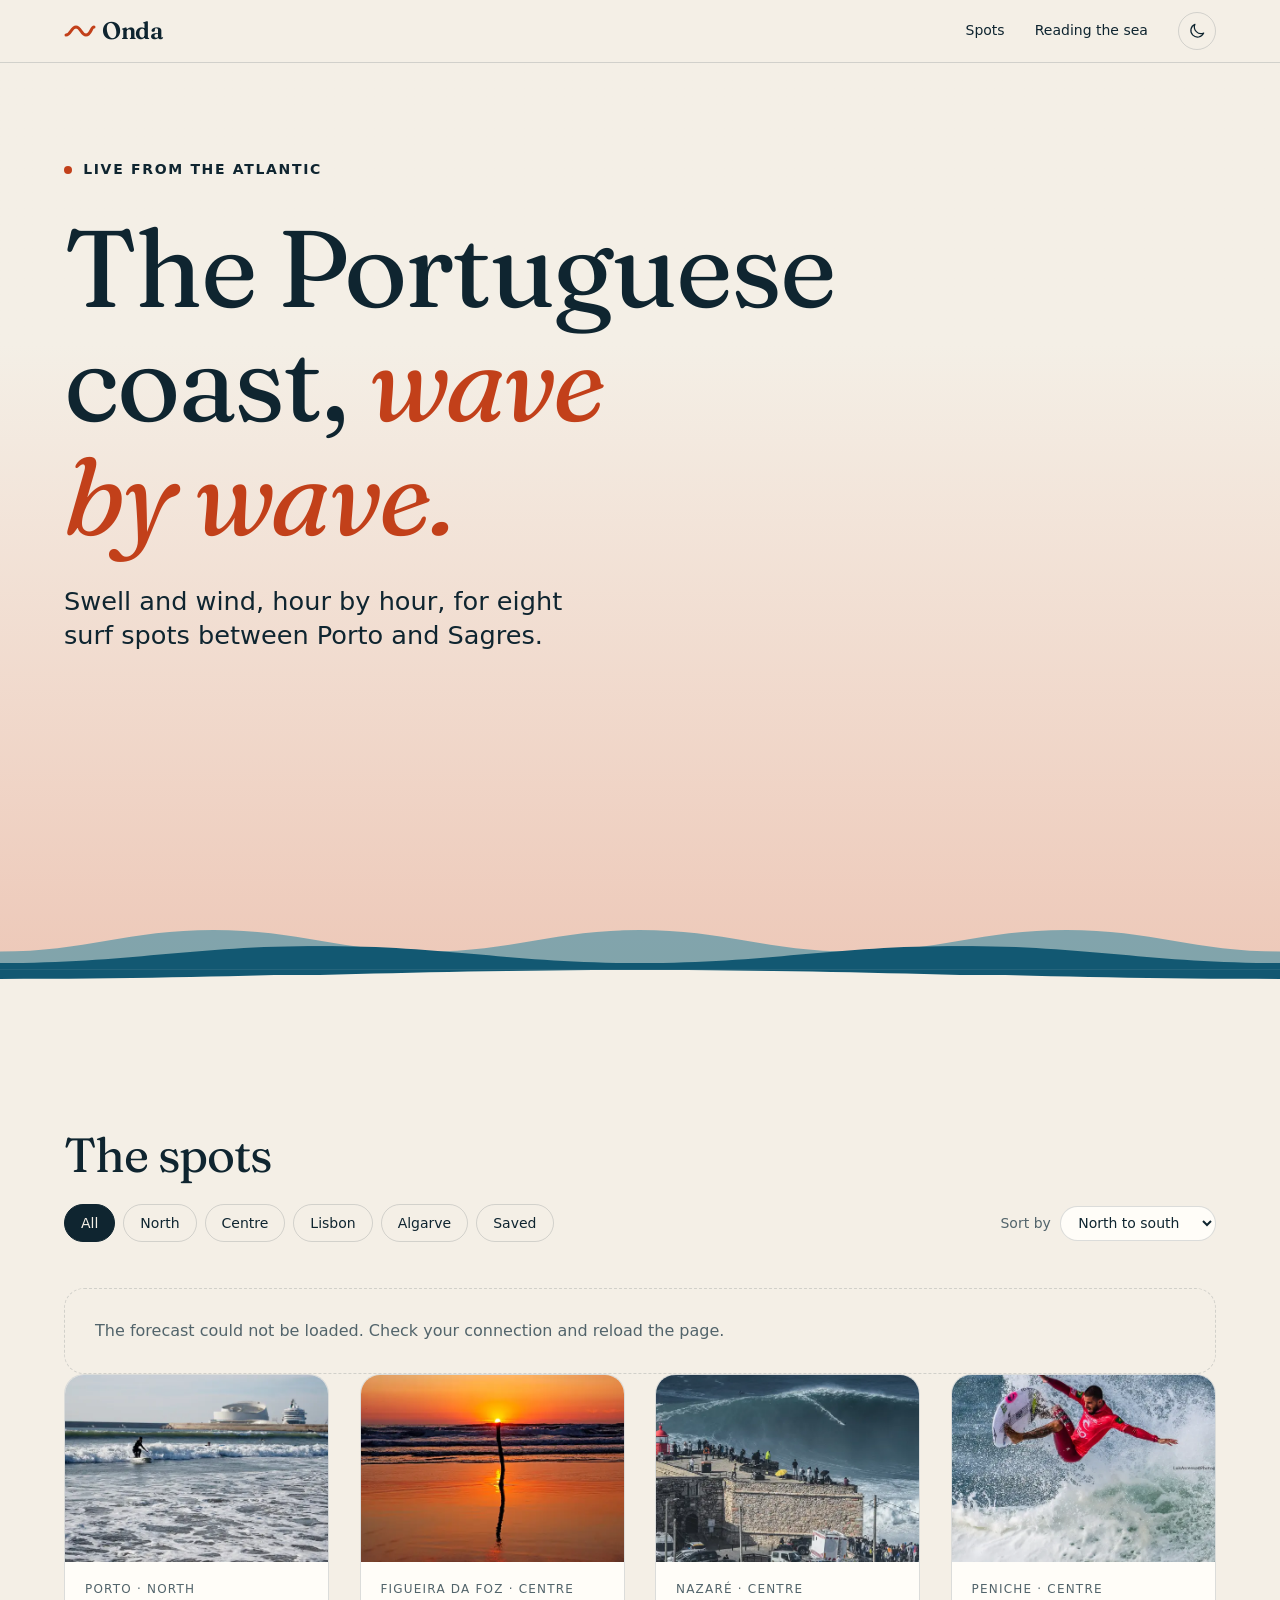
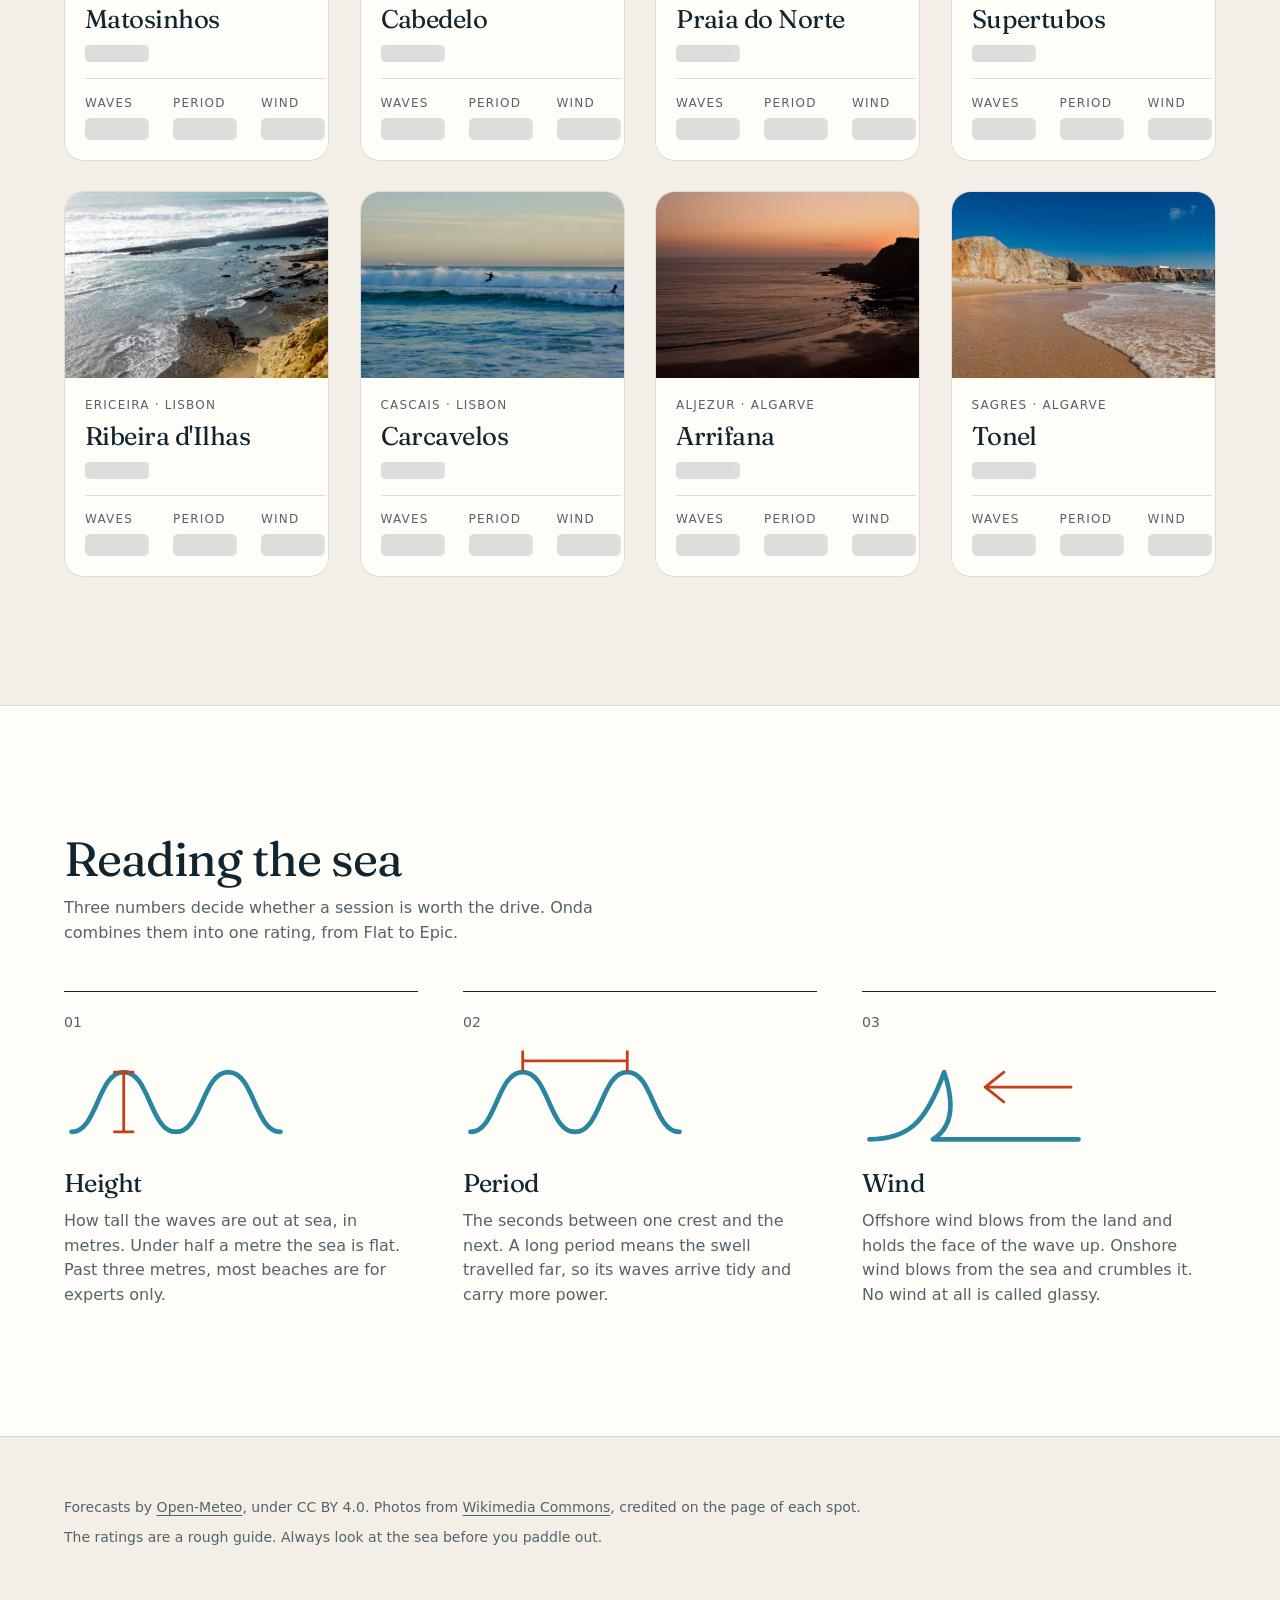
==== commit 2f5ca9c6: "Fixed the land on the right section when coming from a spot page" ====
--- a/index.html
+++ b/index.html
@@ -50,7 +50,7 @@
           <p class="eyebrow"><span class="live-dot"></span> Live from the Atlantic</p>
           <h1>The Portuguese coast, <em>wave by wave.</em></h1>
           <p class="lead">Swell and wind, hour by hour, for eight surf spots between Porto and Sagres.</p>
-          <a class="highlight" href="#spots" hidden>
+          <a class="highlight" href="#spots">
             <span>Biggest right now</span>
             <strong class="highlight-name"></strong>
             <span class="highlight-waves"></span>
--- a/css/home.css
+++ b/css/home.css
@@ -62,6 +62,10 @@
     translate 0.2s,
     box-shadow 0.2s;
 
+  &:has(.highlight-name:empty) {
+    visibility: hidden;
+  }
+
   &:hover {
     translate: 0 -2px;
     box-shadow: 0 0.5rem 1.5rem var(--line);
